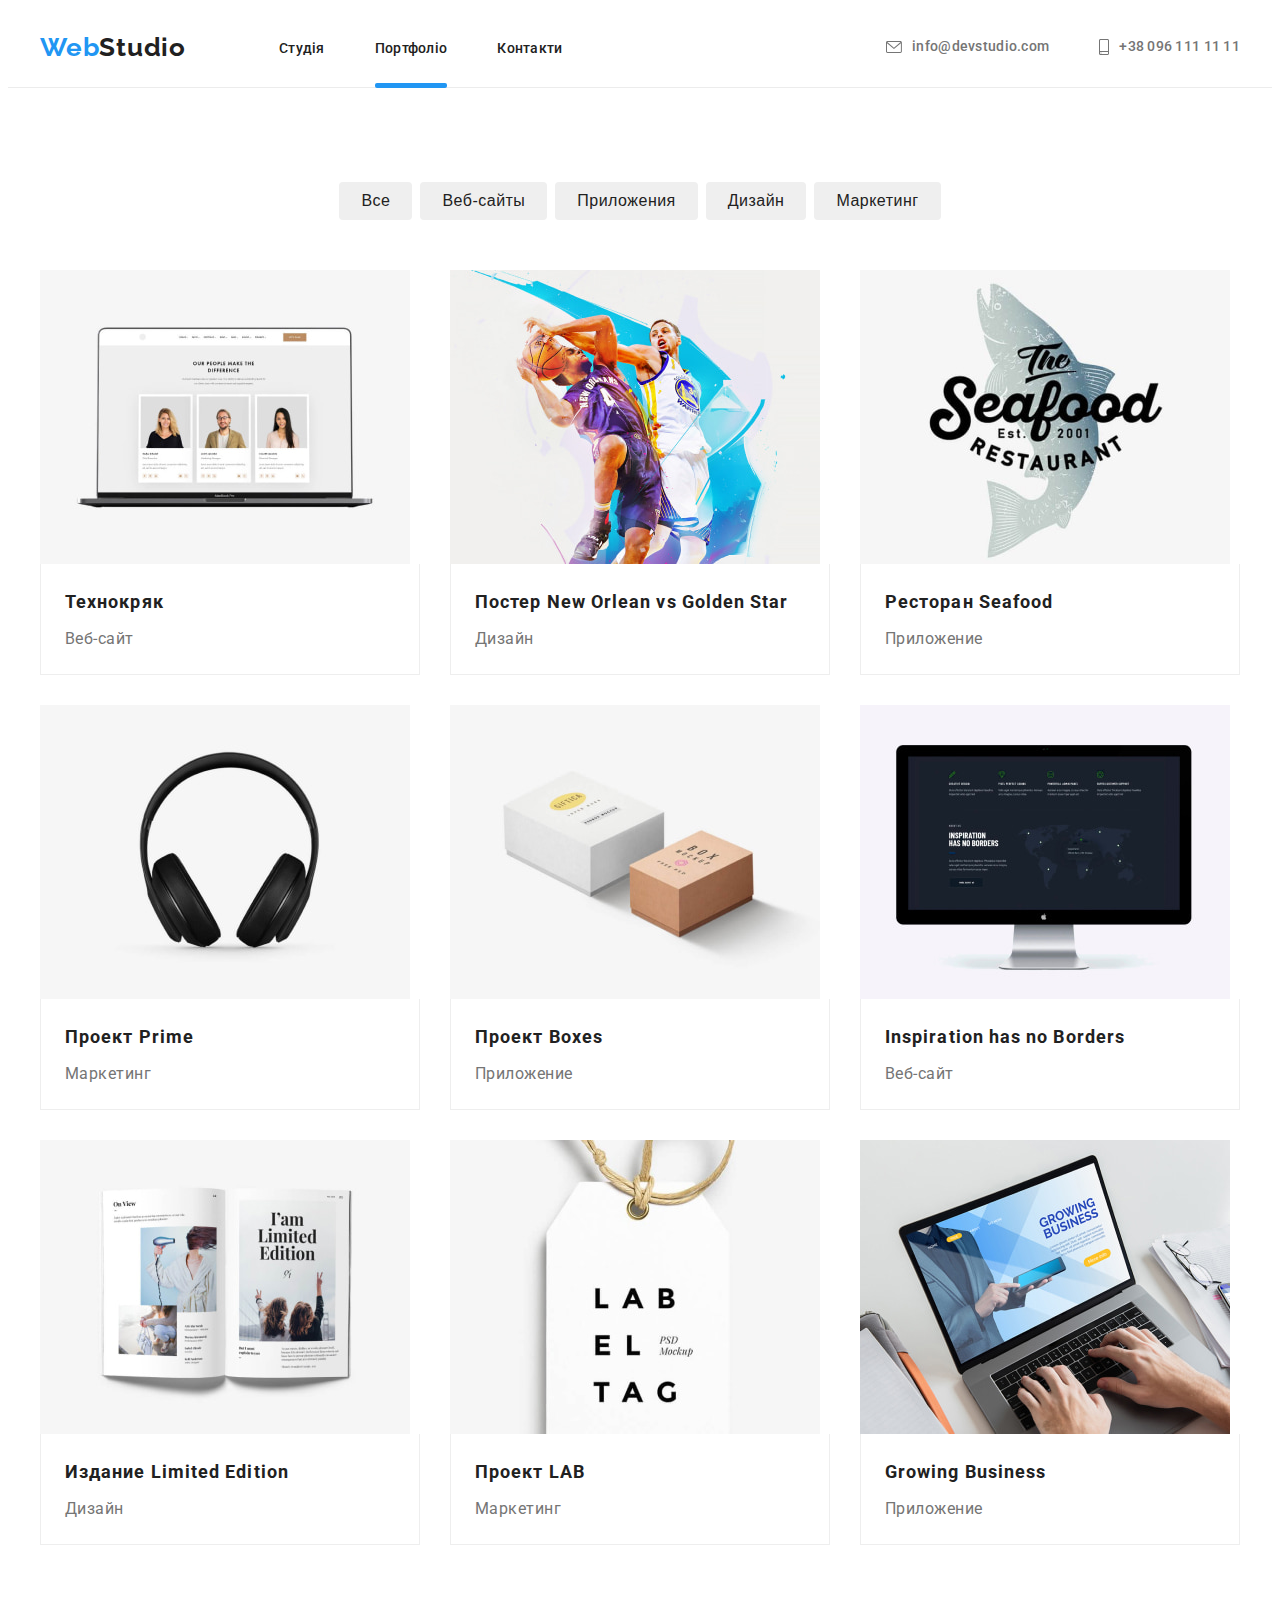
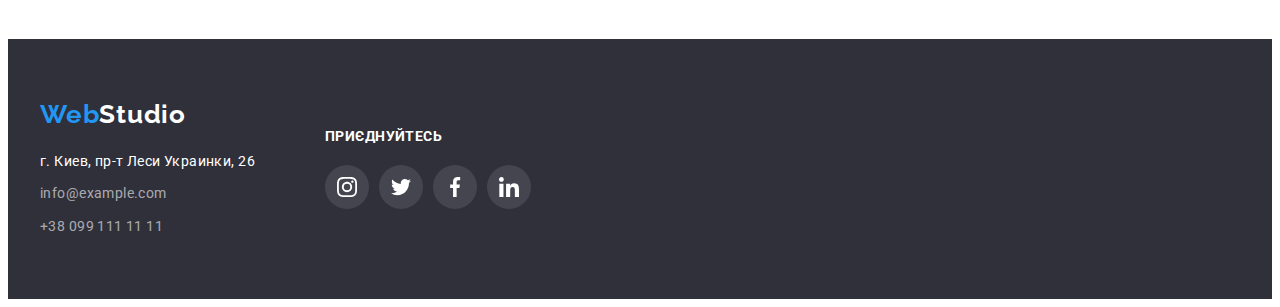
==== portfolio.html @ eb20b320 "initial files" ====
<!DOCTYPE html>
    <html lang="ru">
    <head>
        <meta charset="UTF-8">
        <meta http-equiv="X-UA-Compatible" content="IE=edge">
        <meta name="viewport" content="width=device-width, initial-scale=1.0">
        <title>Портфолио</title>
        <!-- основные шрифты -->
        <link rel="preconnect" href="https://fonts.googleapis.com">
        <link rel="preconnect" href="https://fonts.gstatic.com" crossorigin>
        <link href="https://fonts.googleapis.com/css2?family=Raleway:wght@700&family=Roboto:wght@400;500;700;900&display=swap"
            rel="stylesheet">
        <link rel="stylesheet" href="https://cdnjs.cloudflare.com/ajax/libs/modern-normalize/1.1.0/modern-normalize.min.css"
            integrity="sha512-wpPYUAdjBVSE4KJnH1VR1HeZfpl1ub8YT/NKx4PuQ5NmX2tKuGu6U/JRp5y+Y8XG2tV+wKQpNHVUX03MfMFn9Q=="
            crossorigin="anonymous" referrerpolicy="no-referrer" />
            <link rel="stylesheet" href="./css/style.css">
    </head>
    <body>
        <!--inside of header-->
        <header class="header">
            <div class="container header-container">
                <a class="link mainpage-link" href="/" lang="en">
                    Web<span class="logostyle-header">Studio</span>
                </a>
                <nav class="navigation">
                    <ul class="navigation-list">
                        <!--navigation bar-->
                        <li class="navigation-item">
                            <a class="link navigation-link" href="index.html">Студія</a>
                        </li>
                        <li class="navigation-item">
                            <a class="link navigation-link portfolio" href="portfolio.html">Портфоліо</a>
                        </li>
                        <li class="navigation-item">
                            <a class="link navigation-link" href="">Контакти</a>
                        </li>
                    </ul>
                </nav>
        
                <ul class="header-contacts">
                    <!--contacts bar-->
                    <li class="contacts-item">
                        <a class="link contacts-link" href="mailto:info@devstudio.com">
                            <svg class="contacts-icon" width=16px height=12px>
                                <use href="./images/icons/icons.svg#icon-envelope">
                                </use>
                            </svg>info@devstudio.com
                        </a>
                    </li>
                    <li class="contacts-item">
                        <a class="link contacts-link" href="tel:+380961111111">
                            <svg class="contacts-icon" width=10px height=16px>
                                <use href="./images/icons/icons.svg#icon-smartphone">
                                </use>
                            </svg>
                            +38 096 111 11 11
                        </a>
                    </li>
        
                </ul>
        
            </div>
        </header>
        <main> 
        <!-- portfolio navigation -->
        <section class="section">
            <div class="container">
            <h1 class="visually-hidden">навигация в портфолио</h1>
            <ul class="portfolio-navigation">
                <li class="list portfolio-list">
                    <button class="btn portfolio-button" type="button" >Все</button>                    
                </li>
                <li class="list portfolio-list">
                    <button class="btn portfolio-button" type="button">Веб-сайты</button>                 
                </li>
                <li class="list portfolio-list">
                    <button class="btn portfolio-button" type="button">Приложения</button>                      
                </li>
                <li class="list portfolio-list">
                    <button class="btn portfolio-button" type="button">Дизайн</button>                    
                </li>
                <li class="list portfolio-list">
                    <button class="btn portfolio-button" type="button">Маркетинг</button>                     
                </li>
            </ul>
                <!-- portfolio -->    
                    
            <ul class="projects-list">
                <li class="projects-item">
                    <a class="projects-link" href="">
                        <div class="label">
                        <img src="./images/portfolio/img1optimized.jpg" alt="фотографии ИТ-специалистов на экране ноутбука" width="370" height="294">
                            <div class="project-label">
                                <p class="project-label-text">
                                Ресурс пропонує комплексні пропозиції з різним рівнем функціоналу та сервісів. Все це дозволить відвідувачу отримати
                                вичерпні відомості про компанію чи приватну особу.
                                </p>
                            </div>
                        </div>
                        <div class="projects-content">
                        <h2 class="project-title">Технокряк</h2>
                        <p class="projects-text">Веб-сайт</p>
                        
                        </div>                        
                    </a>
                    
                </li>
                <li class="projects-item">
                    <a class="projects-link" href="">
                        <div class="label">
                        <img src="./images/portfolio/img2optimized.jpg" alt="два баскетболиста борются за мяч" width="370" height="294">
                        <div class="project-label">
                            <p class="project-label-text">
                                Ресурс пропонує комплексні пропозиції з різним рівнем функціоналу та сервісів. Все це дозволить відвідувачу
                                отримати
                                вичерпні відомості про компанію чи приватну особу.
                            </p>
                        </div>
                    </div>
                        <div class="projects-content">
                        <h2 class="project-title">Постер <span lang=en>New Orlean vs Golden Star</span></h2>
                        <p class="projects-text">Дизайн</p>                        
                    </div>
                    </a>
                    
                </li>
                <li class="projects-item">
                    <a class="projects-link" href="">
                        <div class="label">
                        <img src="./images/portfolio/img3optimized.jpg" alt="эмблема ресторана the seafood" width="370" height="294">
                        <div class="project-label">
                            <p class="project-label-text">
                                Ресурс пропонує комплексні пропозиції з різним рівнем функціоналу та сервісів. Все це дозволить відвідувачу
                                отримати
                                вичерпні відомості про компанію чи приватну особу.
                            </p>
                        </div>
                    </div>
                        <div class="projects-content">
                        <h2 class="project-title">Ресторан <span lang=en>Seafood</span></h2>
                        <p class="projects-text">Приложение</p>
                        
                    </div>
                    </a>
                    
                </li>
                <li class="projects-item">
                    <a class="projects-link" href="">
                        <div class="label">
                        <img src="./images/portfolio/img4optimized.jpg" alt="наушники" width="370" height="294">
                        <div class="project-label">
                            <p class="project-label-text">
                                Ресурс пропонує комплексні пропозиції з різним рівнем функціоналу та сервісів. Все це дозволить відвідувачу
                                отримати
                                вичерпні відомості про компанію чи приватну особу.
                            </p>
                        </div>
                    </div>
                        <div class="projects-content">
                        <h2 class="project-title">Проект <span lang=en>Prime</span></h2>
                        <p class="projects-text">Маркетинг</p>
                       
                    </div>
                    </a>
                    
                </li>
                <li class="projects-item">
                    <a class="projects-link" href="">
                        <div class="label">
                        <img src="./images/portfolio/img5optimized.jpg" alt="две коробочки: белая и коричневая" width="370" height="294">
                        <div class="project-label">
                            <p class="project-label-text">
                                Ресурс пропонує комплексні пропозиції з різним рівнем функціоналу та сервісів. Все це дозволить відвідувачу
                                отримати
                                вичерпні відомості про компанію чи приватну особу.
                            </p>
                        </div>
                    </div>
                        <div class="projects-content">
                        <h2 class="project-title">Проект <span lang=en>Boxes</span></h2>
                        <p class="projects-text">Приложение</p>
                        
                    </div>
                    </a>
                    
                </li>
                <li class="projects-item">
                    <a class="projects-link" href="">
                        <div class="label">
                        <img src="./images/portfolio/img6optimized.jpg" alt="монитор компьютера" width="370" height="294">
                        <div class="project-label">
                            <p class="project-label-text">
                                Ресурс пропонує комплексні пропозиції з різним рівнем функціоналу та сервісів. Все це дозволить відвідувачу
                                отримати
                                вичерпні відомості про компанію чи приватну особу.
                            </p>
                        </div>
                    </div>
                        <div class="projects-content">
                        <h2 class="project-title" lang=en>Inspiration has no Borders</h2>
                        <p class="projects-text">Веб-сайт</p>
                       
                    </div>
                    </a>
                    
                </li>
                <li class="projects-item">
                    <a class="projects-link" href="">
                        <div class="label">
                        <img src="./images/portfolio/img7optimized.jpg" alt="раскрытый журнал" width="370" height="294">
                        <div class="project-label">
                            <p class="project-label-text">
                                Ресурс пропонує комплексні пропозиції з різним рівнем функціоналу та сервісів. Все це дозволить відвідувачу
                                отримати
                                вичерпні відомості про компанію чи приватну особу.
                            </p>
                        </div>
                    </div>
                        <div class="projects-content">
                        <h2 class="project-title">Издание <span lang=en>Limited Edition</span></h2>
                        <p class="projects-text">Дизайн</p>
                        
                    </div>
                    </a>
                    
                </li>
                <li class="projects-item">
                    <a class="projects-link" href="">
                        <div class="label">
                        <img src="./images/portfolio/img8optimized.jpg" alt="лейба" width="370" height="294">
                        <div class="project-label">
                            <p class="project-label-text">
                                Ресурс пропонує комплексні пропозиції з різним рівнем функціоналу та сервісів. Все це дозволить відвідувачу
                                отримати
                                вичерпні відомості про компанію чи приватну особу.
                            </p>
                        </div>
                    </div>
                        <div class="projects-content">
                        <h2 class="project-title">Проект <span lang=en>LAB</span></h2>
                        <p class="projects-text">Маркетинг</p>
                        
                    </div>
                    </a>
                    
                </li>
                <li class="projects-item">
                    <a class="projects-link" href="">
                        <div class="label">
                        <img src="./images/portfolio/img9optimized.jpg" alt="руки человека, работающего за ноутбуком" width="370" height="294">
                        <div class="project-label">
                            <div class="project-label-text">
                                Ресурс пропонує комплексні пропозиції з різним рівнем функціоналу та сервісів. Все це дозволить відвідувачу
                                отримати
                                вичерпні відомості про компанію чи приватну особу.
                            </div>
                        </div>
                    </div>
                        <div class="projects-content">
                        <h2 class="project-title" lang=en>Growing Business</h2>
                        <p class="projects-text">Приложение</p>
                        
                    </div>
                    </a>
                    
                </li>
            </ul>
            </div>

        </section>
    </main>
    <footer class="footer">
        <div class="container footer-container">
            <div>
                <a class="link mainpage-link footer-logo" href="/" lang="en">
                    Web<span class="logostyle-footer">Studio</span>
                </a>
                <address class="address">
                    <ul class="address-list">
                        <li class="address-item">
                            <a class="link address-map" href="https://google.com.ua/maps">г. Киев, пр-т Леси Украинки,
                                26</a>
                        </li>
                        <li class="address-item">
                            <a class="link address-link" href="mailto:info@example.com">info@example.com</a>
                        </li>
                        <li class="address-item">
                            <a class="link address-link" href="tel:+380991111111">+38 099 111 11 11</a>
                        </li>
                    </ul>
                </address>
            </div>
            <div class="footer-div">
                <h3 class="footer-text">приєднуйтесь</h3>
                <ul class="footer-icon-list">
                    <li class="footer-icon-item">
                        <a class="footer-icon-link" href="">
                            <svg class="icon-footer" width=20px height=20px>
                                <use href="./images/icons/icons.svg#icon-instagram-2">
                                </use>
                            </svg></a>
                    </li>
                    <li class="footer-icon-item">
                        <a class="footer-icon-link" href="">
                            <svg class="icon-footer" width=20px height=20px>
                                <use href="./images/icons/icons.svg#icon-twitter-1">
                                </use>
                            </svg></a>
                    </li>
                    <li class="footer-icon-item">
                        <a class="footer-icon-link" href="">
                            <svg class="icon-footer" width=20px height=20px>
                                <use href="./images/icons/icons.svg#icon-facebook-1">
                                </use>
                            </svg></a>
                    </li>
                    <li class="footer-icon-item">
                        <a class="footer-icon-link" href="">
                            <svg class="icon-footer" width=20px height=20px>
                                <use href="./images/icons/icons.svg#icon-linkedin-1">
                                </use>
                            </svg></a>
                    </li>
                </ul>
    
            </div>
        </div>
    </footer>
       
    </body>
    </html>
---- css/style.css ----
/* common styles */
:root {
  --main-font: 'Roboto', sans-serif;
  --secondary-font: 'Raleway', sans-serif;
  --maintext-color: #212121;
  --othertext-color: #757575;
  --whitetext-color: #ffffff;
  --linkcolor: #2196f3;
}
body {
  font-family: var(--main-font);
  color: var(--othertext-color);
}
img {
  display: block;
  max-width: 100%;
  height: auto;
}
ul {
  margin: 0;
  padding: 0;
  list-style: none;
}
.section-title {
  font-weight: 700;
  font-size: 36px;
  line-height: 1.17;
  letter-spacing: 0.03em;
  color: var(--maintext-color);
}
.container {
  width: 1200px;
  padding-left: 15px;
  padding-right: 15px;
  margin-left: auto;
  margin-right: auto;
}
h1,
h2,
h3,
p {
  margin-top: 0;
  margin-bottom: 0;
}
.section {
  padding-top: 94px;
  padding-bottom: 94px;
}
.visually-hidden {
  position: absolute;
  white-space: nowrap;
  width: 1px;
  height: 1px;
  overflow: hidden;
  border: 0;
  padding: 0;
  clip: rect(0 0 0 0);
  clip-path: inset(50%);
  margin: -1px;
}
/* оформление кнопок и ссыслок */
.link:hover,
.link:focus {
  color: var(--linkcolor);
  }

.btn:hover,
.btn:focus {
  color: var(--whitetext-color);
  background-color: var(--linkcolor);
}
.btn {
  cursor: pointer;
  border: none;
  border-radius: 4px;
  transition: color 250ms cubic-bezier(0.4, 0, 0.2, 1), background-color 250ms cubic-bezier(0.4, 0, 0.2, 1);
}
.link {
  text-decoration: none;
  color: var(--maintext-color);
  transition: color 250ms cubic-bezier(0.4, 0, 0.2, 1);
}

/* header */
.header {
  border-bottom: 1px solid #ececec;
}
.header-container {
  display: flex;
  align-items: center;
}
.mainpage-link {
  margin-right: 93px;
  padding-top: 24px;
  padding-bottom: 24px;
}
.logostyle-header {
  color: var(--maintext-color);
}
.mainpage-link {
  font-family: var(--secondary-font);
  font-weight: 700;
  font-size: 26px;
  line-height: 1.19;
  letter-spacing: 0.03em;
  color: var(--linkcolor);
}
.navigation-list {
  display: flex;
  align-items: center;
}
.navigation-item {
  margin-right: 50px;
  display: block;
}


.navigation-item:last-child {
  margin-right: 0;
}
.navigation-link {
  font-weight: 500;
  font-size: 14px;
  line-height: 1.14;
  letter-spacing: 0.02em;
  position: relative;
  padding-bottom: 32px;
}
.index::after {
  content: "";
  position: absolute;
  display: block;
  width: 100%;
  height: 5px;
  background-color: #2196F3;
  border-radius: 2px;
  bottom: 0;
  }
.portfolio::after {
  content: "";
  position: absolute;
  display: block;
  width: 100%;
  height: 5px;
  background-color: #2196F3;
  border-radius: 2px;
  bottom: 0;
}

.header-contacts {
  margin-left: auto;
  display: flex;
  align-items: center;
}

.contacts-item {
  margin-right: 50px;
}
.contacts-item:last-child {
  margin-right: 0;
}

.contacts-icon{
  margin-right: 10px;
fill: #757575;
transition: fill 250ms cubic-bezier(0.4, 0, 0.2, 1)
}
 .link:hover .contacts-icon,
 .link:focus .contacts-icon{
  fill:var(--linkcolor);
 } 

.contacts-link {
  font-weight: 500;
  font-size: 14px;
  line-height: 1.14;
  letter-spacing: 0.02em;
  color: var(--othertext-color);
  display: flex;
  align-items: center;
 }



 /* hero section */
.hero {
  background-color: #2f303a;
  padding-top: 200px;
  padding-bottom: 200px;
}
.overlay{
background-image: linear-gradient(to right,rgba(47,48,58,0.4), 
rgba(47,48,58,0.4)), 
url(../images/img.jpg);
 max-width: 1600px;
height: 600px;
margin-left: auto;
margin-right: auto;
}

.hero-title {
  font-weight: 900;
  font-size: 44px;
  line-height: 1.36;
  text-align: center;
  letter-spacing: 0.06em;
  text-transform: uppercase;
  color: var(--whitetext-color);
  margin-bottom: 30px;
}
.hero-button {
  padding: 10px 32px;
  font-family: var(--main-font);
  font-weight: 700;
  font-size: 16px;
  line-height: 1.87;
  display: flex;
  align-items: center;
  text-align: center;
  letter-spacing: 0.06em;
  color: var(--whitetext-color);
  background-color: var(--linkcolor);
  margin-right: auto;
  margin-left: auto;
}
/* our features section */
.features-list {
  display: flex;
  justify-content: space-between;
    
}
.feature-item {
width: 270px;
  margin-right: 30px;
}
.feature-item:last-child {
  margin-right: 0;
}
.feature-title {
  font-weight: 700;
  font-size: 14px;
  line-height: 1.14;
  letter-spacing: 0.03em;
  text-transform: uppercase;
  color: var(--maintext-color);
  margin-bottom: 10px;
}
.feature-text {
  font-size: 14px;
  line-height: 1.71;
  letter-spacing: 0.03em;
}
.feature-item:nth-child(1)::before{
 height: 120px;
  background-color: #F5F4FA;
  content: "";
  background-image: url(../images/icons/antenna1.svg);
  display: block;
 background-repeat: no-repeat;
 background-position: center;
 margin-bottom: 30px;
 border-radius: 4px;
}
.feature-item:nth-child(2)::before {
  height: 120px;
  background-color: #F5F4FA;
  content: "";
  background-image: url(../images/icons/clock1.svg);
  display: block;
  background-repeat: no-repeat;
  background-position: center;
  margin-bottom: 30px;
  border-radius: 4px;
}
.feature-item:nth-child(3)::before {
  height: 120px;
  background-color: #F5F4FA;
  content: "";
  background-image: url(../images/icons/diagram1.svg);
  display: block;
  background-repeat: no-repeat;
  background-position: center;
  margin-bottom: 30px;
  border-radius: 4px;
}

.feature-item:nth-child(4)::before {
  height: 120px;
  background-color: #F5F4FA;
  content: "";
  background-image: url(../images/icons/astronaut1.svg);
  display: block;
  background-repeat: no-repeat;
  background-position: center;
  margin-bottom: 30px;
  border-radius: 4px;
}
 
/* what we do section */
.about {
  padding-top: 0;
}
.section-title {
  text-align: center;
  margin-bottom: 50px;
}
.about-list {
  display: flex;
  justify-content: space-between;
}

.about-item{
  position: relative;
}

.about-item-text{
  height: 70px;
  width: 100%;
  position: absolute;
  bottom: 0;
  background: rgba(47, 48, 58, 0.8);

  font-family: var(--main-font);
    font-weight: 700;
    font-size: 14px;
    line-height: 1.14;
    text-align: center;
    letter-spacing: 0.03em;
    text-transform: uppercase;
    color: var(--whitetext-color);
    padding-top: 27px;
    padding-bottom: auto;
      }

/* out team section */
.team {
  background-color: #f5f4fa;
}
.team-list {
  display: flex;
  padding: 0;
  margin-top: 0;
  margin-bottom: 0;
}
.team-item {
  margin-right: 30px;
  box-shadow: 0px 1px 3px rgba(0, 0, 0, 0.12), 0px 1px 1px rgba(0, 0, 0, 0.14), 0px 2px 1px rgba(0, 0, 0, 0.2);
    border-radius: 0px 0px 4px 4px;
}
.team-item:last-child {
  margin-right: 0;
}
.team-context {
  padding-top: 30px;
  padding-bottom: 30px;
  background-color: var(--whitetext-color);
}
.team-name {
  font-weight: 500;
  font-size: 16px;
  line-height: 1.19;
  text-align: center;
  letter-spacing: 0.03em;
  color: var(--maintext-color);
}
.team-text {
  font-size: 16px;
  line-height: 1.19;
  text-align: center;
  letter-spacing: 0.03em;
  margin-top: 10px;
  margin-bottom: 16px;
}
.team-icon{
  display: flex;
  justify-content: center;
gap: 10PX;
} 

.team-icon-link{
  display: flex;
    width: 44px;
    height: 44px;
  border-radius: 50%;
   background-color: var(--whitetext-color);
  align-items: center;
  justify-content: center;
  transition: background-color 250ms cubic-bezier(0.4, 0, 0.2, 1);
}
.icon-team{
  fill: #afb1b8;
transition: fill 250ms cubic-bezier(0.4, 0, 0.2, 1);
 }

.team-icon-link:hover,
.team-icon-link:focus{ 
  background-color: var(--linkcolor);
  } 

.team-icon-link:hover .icon-team,
.team-icon-link:focus .icon-team{
  fill: var(--whitetext-color); 
  }  


/*our client section*/
.client-list{
  display: flex;
  justify-content: space-between;
    }

.client-item{
  border: 1px solid #AFB1B8;
    border-radius: 4px;
    width: 170px;
    height: 92px;
    fill: #afb1b8;
    background-color: var(--whitetext-color);
    display: flex;  
    align-items: center;
      justify-content: center;
      transition: border 250ms cubic-bezier(0.4, 0, 0.2, 1);
   }
.client-item-logo{
  fill: #AFB1B8;
  transition: fill 250ms cubic-bezier(0.4, 0, 0.2, 1);
}
     
.client-item:hover, 
.client-item:focus {
  border: 1px solid var(--linkcolor);
}

.client-item:hover .client-item-logo, 
.client-item:focus .client-item-logo{
  fill: var(--linkcolor);
  }
  
/* footer */
.footer {
  background-color: #2f303a;
  padding-top: 60px;
  padding-bottom: 60px;
  }

.footer-container {
  display: flex;
  align-items: center;
}
.footer-logo {
  padding: 0;
  margin-right: 0;
}
.logostyle-footer {
  color: var(--whitetext-color);
}
.address {
  margin-top: 20px;
}
.address-map {
  font-size: 14px;
  line-height: 1.71;
  letter-spacing: 0.03em;
  color: var(--whitetext-color);
  font-style: normal;
}
.address-item {
  margin-bottom: 9px;
}
.address-item:last-child {
  margin-bottom: 0;
}
.address-link {
  font-size: 14px;
  line-height: 1.71;
  letter-spacing: 0.03em;
  color: rgba(255, 255, 255, 0.6);
  font-style: normal;
}
.footer-div{
  box-sizing: content-box;
  margin-left: 70px;
  }
.footer-text{
  font-family: var(--main-font);
    font-style: normal;
    font-weight: 700;
    font-size: 14px;
    line-height: 1.14;
    letter-spacing: 0.03em;
    text-transform: uppercase;
color: var(--whitetext-color);
}
.footer-icon-list {
  display: flex;
  justify-content: start;
  gap: 10PX;
  margin-top: 20px;
  padding-left: 0;
}
.footer-icon-link {
  display: flex;
  width: 44px;
  height: 44px;
  border-radius: 50%;
  background-color:  rgba(255, 255, 255, 0.1);
  align-items: center;
  justify-content: center;
  transition: background-color 250ms cubic-bezier(0.4, 0, 0.2, 1);
}
.icon-footer {
  fill:var(--whitetext-color);
}

.footer-icon-link:hover,
.footer-icon-link:focus {
  background-color: var(--linkcolor);
}

/* modal page */
.backdrop{
  width: 100%;
  height: 100%;
  position: fixed;
  top: 0;
  background-color: rgba(0, 0, 0, 0.2);
  transition: opacity 250ms cubic-bezier(0.4, 0, 0.2, 1), visibility 250ms cubic-bezier(0.4, 0, 0.2, 1);
}

.modal {
  width: 528px;
  min-height: 581px;
  background: #FFFFFF;
    box-shadow: 0px 1px 3px rgba(0, 0, 0, 0.12), 0px 1px 1px rgba(0, 0, 0, 0.14), 0px 2px 1px rgba(0, 0, 0, 0.2);
    border-radius: 4px;
    position: absolute;
    top: 50%;
    left: 50%;
    transform: translate(-50%, -50%) scale(1) rotate(0);
    transition: transform 250ms cubic-bezier(0.4, 0, 0.2, 1);
}

.backdrop.is-hidden .modal{
  transform: translate(0%, 0%) scale(0) rotate(-180deg);
}

.modal-close{
  position: absolute;
  top: 8px;
  right: 8px;
  width: 30px;
  height: 30px;
  border: 1px solid rgba(0, 0, 0, 0.1);
  border-radius: 50%;
  background-color: var(--whitetext-color);
  cursor: pointer;
  display: flex;
  align-items: center;
  justify-content: center;  
  
}

.is-hidden{
 opacity: 0; 
 visibility: hidden;
 pointer-events: none;
}

.close-button {
  fill:#000000;
}

/* portfolio page */
/* portfolio navigation section */
.portfolio-navigation {
  display: flex;
  align-items: center;
  justify-content: center;
  margin-bottom: 50px;
}
.portfolio-list {
  margin-right: 8px;
}
.portfolio-list:last-child {
  margin-right: 0;
}
.portfolio-button {
  font-weight: 500;
  font-size: 16px;
  line-height: 1.62;
  /* identical to box height, or 162% */
  text-align: center;
  letter-spacing: 0.03em;
  color: var(--maintext-color);
  padding: 6px 22px;
  transition: box-shadow 250ms cubic-bezier(0.4, 0, 0.2, 1);
}
.portfolio-button:hover,
.portfolio-button:focus{
  box-shadow: 0px 3px 1px rgba(0, 0, 0, 0.1), 0px 1px 2px rgba(0, 0, 0, 0.08), 0px 2px 2px rgba(0, 0, 0, 0.12);
}
/* portfolio projects */
.projects-list {
  display: flex;
  flex-wrap: wrap;
  margin-left: -30px;
  margin-top: -30px;
}
.projects-item {
  margin-left: 30px;
  margin-top: 30px;
  flex-basis: calc(100% / 3 - 30px);
 
}

.projects-link {
  text-decoration: none;
  display: block;
  transition: box-shadow 250ms cubic-bezier(0.4, 0, 0.2, 1);
}
.label{
   position: relative;
     overflow: hidden;
}
.projects-link:hover {
  box-shadow: 0px 1px 1px rgba(0, 0, 0, 0.12), 0px 4px 4px rgba(0, 0, 0, 0.06), 1px 4px 6px rgba(0, 0, 0, 0.16);
}
.projects-content {
  padding: 20px 24px;
  border: 1px solid #eeeeee;
  border-top: none;
}
.project-title {
  font-weight: 700;
  font-style: normal;
  font-size: 18px;
  line-height: 2;
  /* identical to box height, or 200% */
  letter-spacing: 0.06em;
  color: var(--maintext-color);
}
.projects-text {
  font-size: 16px;
  line-height: 1.87;
  /* identical to box height, or 187% */
  letter-spacing: 0.03em;
  color: var(--othertext-color);
  margin-top: 4px;
}
.project-label{
  content: "";
  display: flex;
  align-items: center;
  position: absolute;
  width: 100%;
  height: 294px;
  top: 0;
  left: 0;
  background-color: rgba(33, 150, 243, 0.9);
  transform: translateY(100%);
  transition: transform 250ms cubic-bezier(0.4, 0, 0.2, 1);
  
}
.project-label-text{
  display: block;
  padding-left: 24px;
  padding-right: 24px;
  font-family: var(--main-font);
    font-weight: 400;
    font-size: 18px;
    line-height: 1.56;
    /* or 156% */
    letter-spacing: 0.03em;
    color:var(--whitetext-color);
  }

.projects-item:hover .project-label{
transform: translateY(0);
}
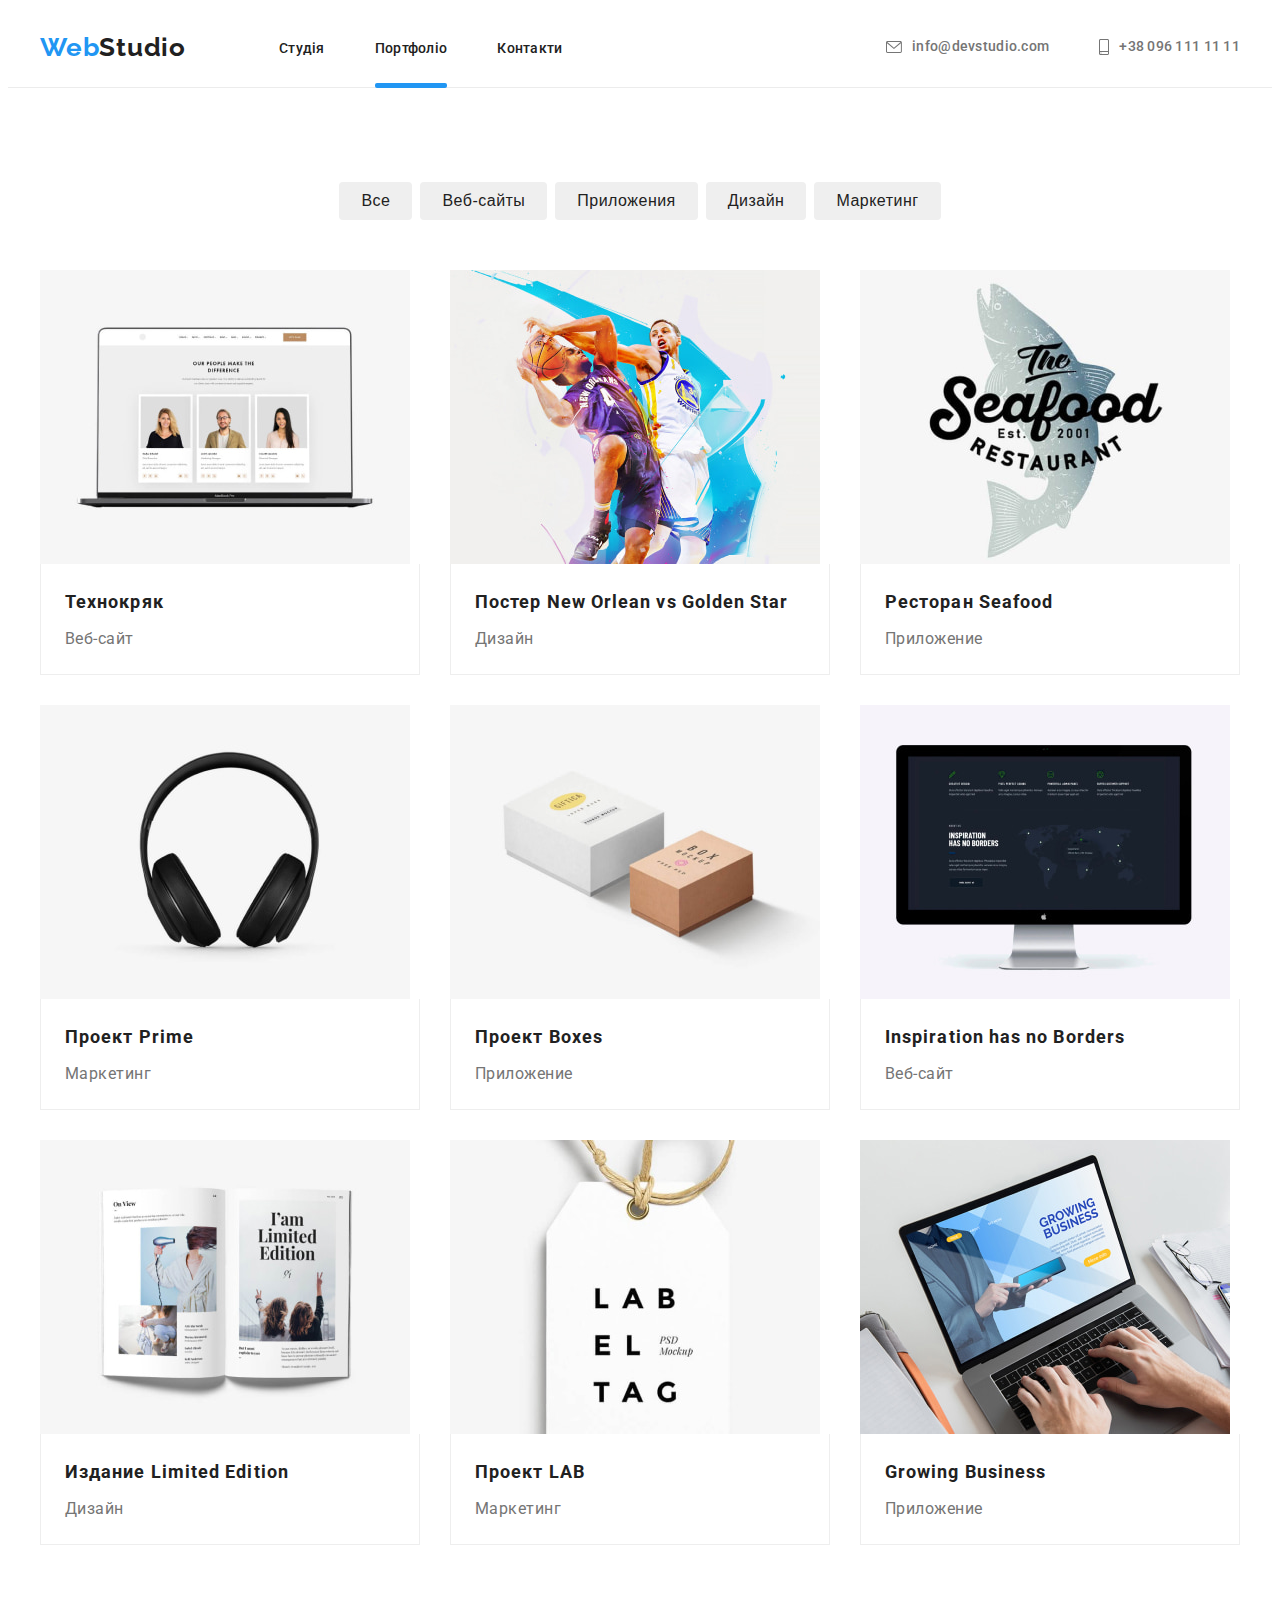
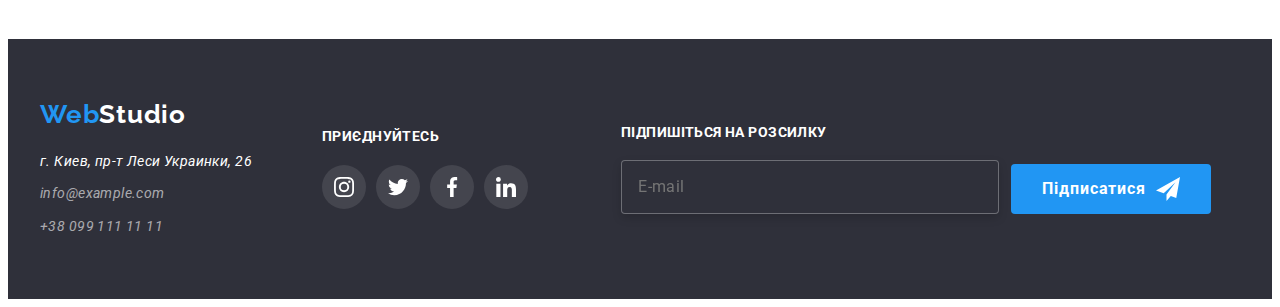
==== commit 6506d7da: "checkbox added, portfolio footer changed" ====
--- a/portfolio.html
+++ b/portfolio.html
@@ -324,6 +324,21 @@
                 </ul>
     
             </div>
+            <form>
+                <div class="footer-form">
+                    <div>
+                        <label for="user-email" class="footer-title">Підпишіться на розсилку</label>
+                        <div>
+                            <input type="email" class="footer-input" name="user-email" id="user-email" placeholder="E-mail">
+                        </div>
+                    </div>
+                    <button type="submit" class="btn footer-button">Підписатися
+                        <svg class="submit-icon" width="24px" height="24px">
+                            <use href="./images/icons/icons.svg#icon-send"></use>
+                        </svg>
+                    </button>
+                </div>
+            </form>
         </div>
     </footer>
        
--- a/css/style.css
+++ b/css/style.css
@@ -462,8 +462,8 @@
   line-height: 1.71;
   letter-spacing: 0.03em;
   color: var(--whitetext-color);
-  font-style: normal;
-}
+  }
+
 .address-item {
   margin-bottom: 9px;
 }
@@ -475,15 +475,13 @@
   line-height: 1.71;
   letter-spacing: 0.03em;
   color: rgba(255, 255, 255, 0.6);
-  font-style: normal;
-}
+  }
 .footer-div{
   box-sizing: content-box;
   margin-left: 70px;
   }
 .footer-text{
   font-family: var(--main-font);
-    font-style: normal;
     font-weight: 700;
     font-size: 14px;
     line-height: 1.14;
@@ -517,7 +515,63 @@
   background-color: var(--linkcolor);
 }
 
+
+.footer-form{
+  display: flex;
+  align-items: flex-end;
+  gap: 12px;
+  padding-left: 93px;
+}
+.footer-title{
+  display: block;
+  font-family: var(--main-font);
+    font-weight: 700;
+    font-size: 14px;
+    line-height: 16px;
+    letter-spacing: 0.03em;
+    text-transform: uppercase;
+  
+    color:var(--whitetext-color);
+    padding-bottom: 20px;
+}
+.footer-input{
+  padding-left: 16px;
+width: 358px;
+  height: 50px;
+  border: 1px solid rgba(255, 255, 255, 0.3);
+  filter: drop-shadow(0px 4px 4px rgba(0, 0, 0, 0.15));
+  border-radius: 4px;
+  background: #2F303A;
+  font-family: var(--main-font);
+    font-weight: 400;
+    font-size: 16px;
+    line-height: 1.25;
+    /* identical to box height, or 125% */
+  
+    display: flex;
+    align-items: center;
+    letter-spacing: 0.03em;
+  
+    color: rgba(255, 255, 255, 0.6);
+}
+.footer-button{
+  background-color: var(--linkcolor);
+  width: 200px;height: 50px;
+  font-family: var(--main-font);
+    font-weight: 700;
+    font-size: 16px;
+    line-height: 1.88;
+    display: flex;
+    align-items: center;
+    text-align: center;
+    justify-content: center;
+    gap: 10px;
+    letter-spacing: 0.06em;
+      color: #FFFFFF;
+}
+
 /* modal page */
+
 .backdrop{
   width: 100%;
   height: 100%;
@@ -538,6 +592,7 @@
     left: 50%;
     transform: translate(-50%, -50%) scale(1) rotate(0);
     transition: transform 250ms cubic-bezier(0.4, 0, 0.2, 1);
+    padding: 40px;
 }
 
 .backdrop.is-hidden .modal{
@@ -568,7 +623,170 @@
 
 .close-button {
   fill:#000000;
-}
+  transition: fill 250ms cubic-bezier(0.4, 0, 0.2, 1);
+}
+
+.modal-close:focus .close-button,
+.modal-close:hover .close-button{
+  fill: var(--linkcolor);
+}
+.modal-title{
+  font-family: var(--main-font);
+    font-weight: 700;
+    font-size: 20px;
+    line-height: 1.15;
+    text-align: center;
+    letter-spacing: 0.03em;  
+    color: #212121;
+    margin-bottom: 30px;
+}
+
+
+.input-field{
+  margin-bottom: 10px;
+  }
+
+.input-title{
+  font-family: var(--main-font);
+    font-weight: 400;
+    font-size: 12px;
+    line-height: 1.17;
+    /* identical to box height */
+    letter-spacing: 0.01em;
+   color: #757575;
+}
+.input-wrap {
+  position: relative;
+}
+
+.form-input{
+  width: 100%;
+  height: 40px;
+  border: 1px solid rgba(33, 33, 33, 0.2);
+  border-radius: 4px;
+  
+  padding-left: 42px;
+}
+.form-input:focus{
+  outline: 1px solid var(--linkcolor);
+  cursor: pointer;
+}
+
+.input-icon{
+  position: absolute;
+  top: 50%;
+  left: 12px;
+  transform: translateY(-50%);
+}
+
+.form-input:focus + .input-icon{
+  fill: var(--linkcolor);
+  cursor: pointer;
+}
+
+.textarea-input{
+  height: 120px;
+  padding: 12px 16px;
+  font-family: var(--main-font);
+    font-weight: 400;
+    font-size: 12px;
+    line-height: 1.17;
+    letter-spacing: 0.01em;
+    color: rgba(117, 117, 117, 0.5);
+}
+
+.checkbox-field{
+  margin-bottom: 30px;
+}
+.checkbox-title{
+ display: flex;
+ align-items: center;
+ gap: 7px;
+  font-family: var(--main-font);
+    font-weight: 400;
+    font-size: 14px;
+    line-height: 1.71;
+    /* identical to box height, or 171% */
+    letter-spacing: 0.03em;
+    color: #757575;
+    transition: background-color 250ms cubic-bezier(0.4, 0, 0.2, 1);
+}
+
+.checkbox-title span{
+  width: 16px;
+  height: 15px;  
+  display: flex;
+ align-items: center;
+ justify-content: center;
+ border: 2px solid black;
+ border-radius: 2px;
+}
+
+.conditions{
+ color: #2196F3;
+}
+
+.conditions-link{
+  position: relative;
+}
+
+.conditions::after {
+  content: "";
+  position: absolute;
+  display: block;
+  width: 100%;
+  height: 1px;
+  background-color: var(--linkcolor);
+bottom: 5px;
+  
+}
+
+.chekbox-icon
+{fill: transparent;
+  transition: fill 250ms cubic-bezier(0.4, 0, 0.2, 1);
+}
+.input-check:checked{
+  border: 2px solid var(--linkcolor);
+}
+
+.input-check:checked + .checkbox-title span{
+  background-color: var(--linkcolor); 
+  border-color: var(--linkcolor);
+  }
+
+.input-check:focus+.checkbox-title span {
+  border: 2px solid var(--linkcolor);
+}
+.input-check:checked + .checkbox-title .chekbox-icon{
+ fill: white;
+  background-color: var(--linkcolor);
+}
+
+.submit{
+  width: 200px;
+    height: 50px;   
+    background-color: #2196F3;
+    font-family: var(--main-font);
+    font-weight: 700;
+    font-size: 16px;
+    line-height: 1.87;
+    /* identical to box height, or 188% */
+  border-radius: 4px;
+    display: flex;
+    align-items: center;
+    text-align: center;
+    justify-content: center;
+    letter-spacing: 0.06em;
+    color: var(--whitetext-color);
+    margin-right: auto;
+      margin-left: auto;
+      transition: box-shadow 250ms cubic-bezier(0.4, 0, 0.2, 1), background 250ms cubic-bezier(0.4, 0, 0.2, 1);
+}
+.submit:hover,
+.submit:focus{
+  background: #188CE8;
+    box-shadow: 0px 4px 4px rgba(0, 0, 0, 0.15);
+  }
 
 /* portfolio page */
 /* portfolio navigation section */
@@ -632,7 +850,6 @@
 }
 .project-title {
   font-weight: 700;
-  font-style: normal;
   font-size: 18px;
   line-height: 2;
   /* identical to box height, or 200% */
